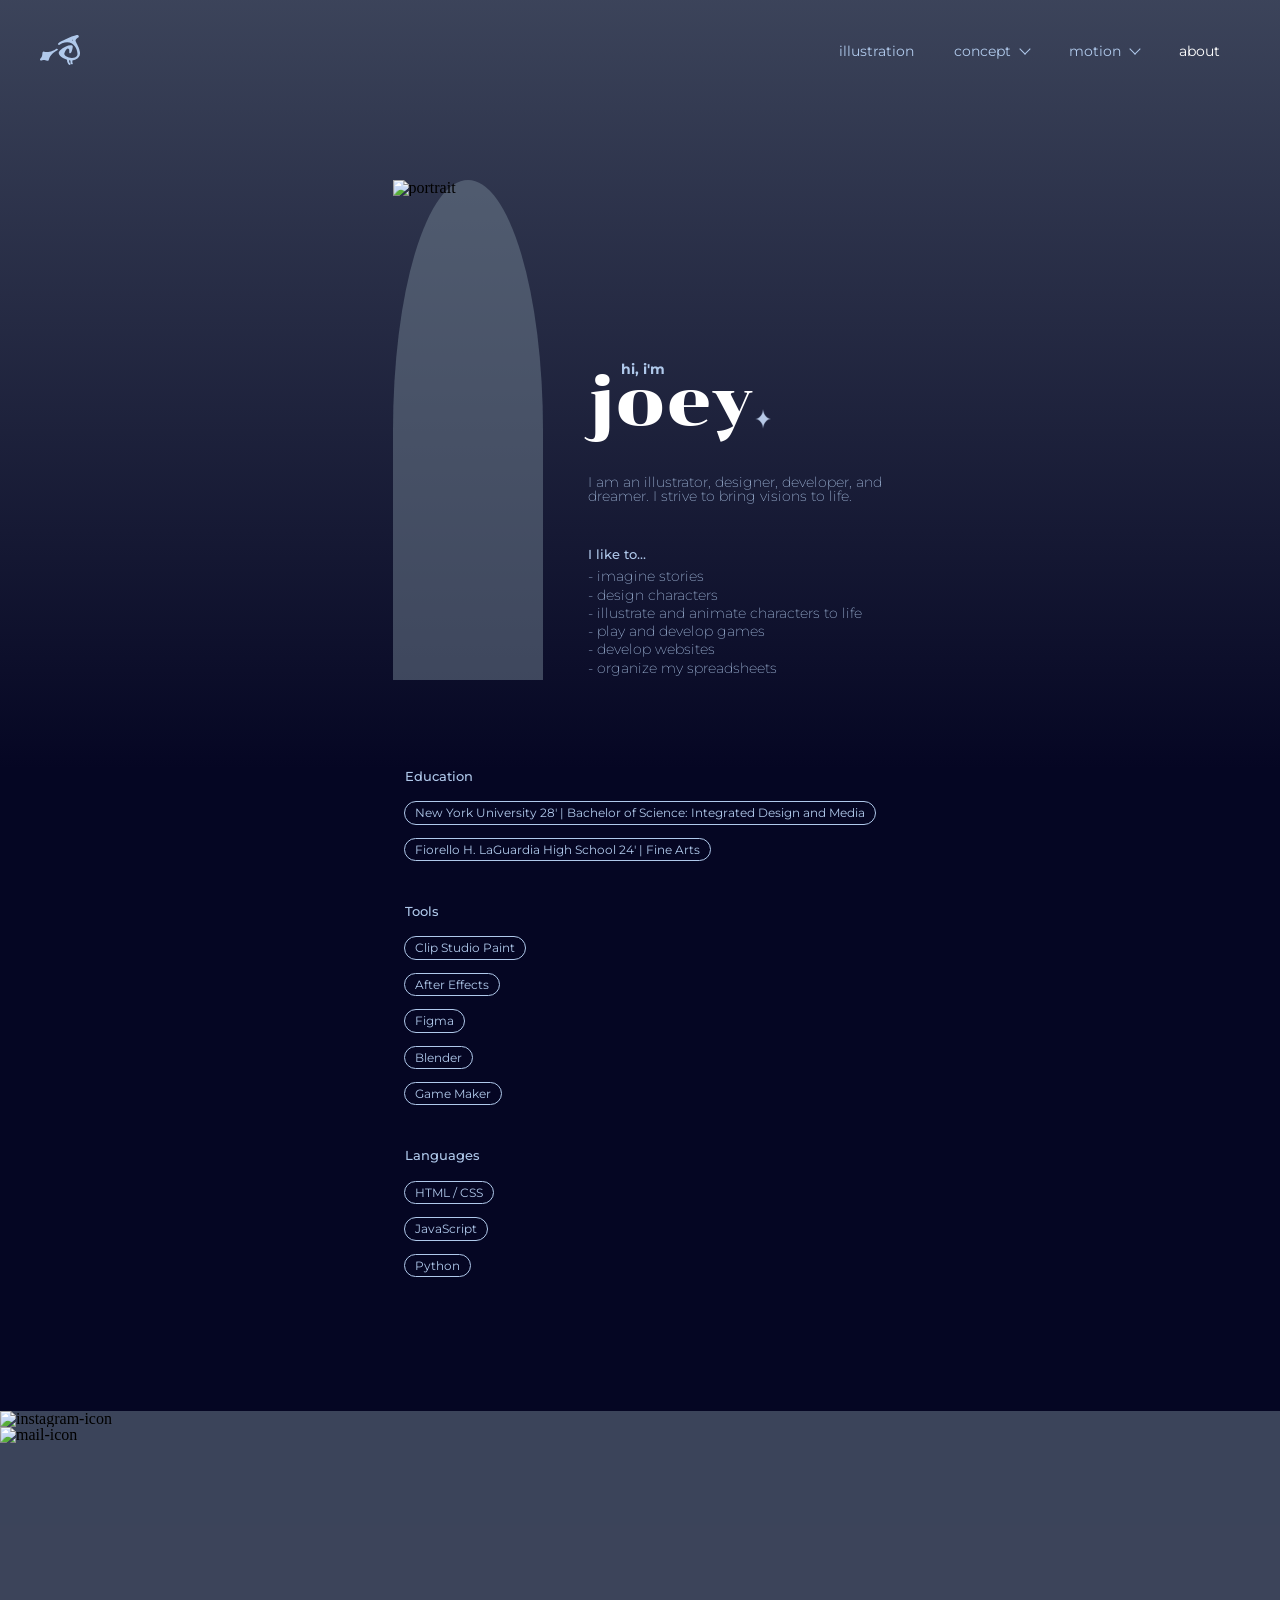
==== about.html @ e41cedb8 "prototype 1 about page" ====
<!DOCTYPE html> 
<html> 
<head> 
	<title>joey's portfolio</title> 
	<meta name="viewport" content="width=device-width" />

	<script src="js/script.js"></script>
	<script src="js/home.js"></script>

	<link rel="stylesheet" href="css/0all.css">
	<link rel="stylesheet" href="css/0all_logo.css">
	<link rel="stylesheet" href="css/0all_navbar.css">
	<link rel="stylesheet" href="css/0all_footer.css">

	<link rel="stylesheet" href="css/about.css">
	<link rel="stylesheet" href="css/about_title.css">

	<style>@import url('https://fonts.googleapis.com/css2?family=Chonburi&family=Courier+Prime:ital,wght@0,400;0,700;1,400;1,700&display=swap');</style>
	<link href="https://fonts.cdnfonts.com/css/pecita" rel="stylesheet">
	<link href="https://fonts.googleapis.com/css2?family=Montserrat:wght@100..900&display=swap" rel="stylesheet">

</head> 
<body> 
	<div id="nav-entire">
		<div id="logo-box">
			<audio id="sound-star" src="sparkle.wav" autostart="false"></audio>
			<a href="home.html"><img src="img/logo.svg" alt="logo" class="logo-svg"></a>
		</div>

		<div class="menu-box">
			<a class="menu-icon" onclick="clickMenuDropdown()">
                <span id="bar1" class="menu-bar"></span>
				<span id="bar2" class="menu-bar"></span>
				<span id="bar3" class="menu-bar"></span>
			</a>

			<div id="menu-dropdown">
				<ul class="menu-ul">
					<li><a class="menu-links" href="illust.html">illustration</a></li>
					
					<div class="submenu-dropdown" onclick="clickSubMenuDropdown(this)"onmouseenter="hoverSubMenuDropdown(this)" onmouseleave="leaveSubMenuDropdown(this)">
						<li><a class="menu-links" href="concept.html">concept</a> <div class="nav-arrow"></div></li>
						<ul class="submenu-ul">
							<li><a class="menu-links" href="concept_2026beyondnova.html">beyond nova [2026]</a></li>
							<li><a class="menu-links" href="concept_2025janitorsmystery.html">janitor's mystery [2025]</a></li>
							<li><a class="menu-links" href="concept_2025hungrylegs.html">hungry legs [2025]</a></li>
							<li><a class="menu-links" href="concept_2024constantoutput.html">constant output [2024]</a></li>
						</ul>
					</div>

					<div class="submenu-dropdown" onclick="clickSubMenuDropdown(this)"onmouseenter="hoverSubMenuDropdown(this)" onmouseleave="leaveSubMenuDropdown(this)">
						<li><a class="menu-links" href="motion.html">motion</a> <div class="nav-arrow"></div></li>
						<ul class="submenu-ul">
							<li><a class="menu-links" href="motion_2026beyondnova.html">beyond nova [2026]</a></li>
							<li><a class="menu-links" href="motion_2026onemancircus.html">one man circus [2026]</a></li>
							<li><a class="menu-links" href="motion_2026sydneymemories.html">sydney memories [2026]</a></li>
						</ul>
					</div>
					
                    <li><a class="menu-links current-page" href="about.html">about</a></li>
					<!-- <li><a class="menu-links" href="contact.html">contact</a></li> -->
				</ul>
			</div>
		</div>
	</div>
	
	<div id="about-cover-box">
		<div id="title-desc-box">
			<div id="title-box">
				<p id="hi">hi, i'm</p>
				<h1 id="joey">joey</h1>
				<img src="img/STAR.png" alt="STAR" id="title-star" onclick="starAudio();">
			</div>
			<div id="desc-box">
				<p>I am an illustrator, designer, developer, and dreamer. I strive to bring visions to life.</p>
				<div>
					<h3>I like to...</h3>
					<p>- imagine stories</p>
					<p>- design characters</p>
					<p>- illustrate and animate characters to life</p>
					<p>- play and develop games</p>
					<p>- develop websites</p>
					<p>- organize my spreadsheets</p>
				</div>
			</div>
		</div>
		<div id="portrait-box">
			<div class="arch"><img src="img/.png" alt="portrait"></div>
		</div>
	</div>

    <div id="more-desc-box">
		<!-- <div>
			<h3>I like to...</h3>
			<p>- imagine stories</p>
			<p>- design characters</p>
			<p>- illustrate and animate characters to life</p>
			<p>- play and develop games</p>
			<p>- develop websites</p>
			<p>- organize my spreadsheets</p>
		</div> -->

		<div>
			<h3>Education</h3>
			<h4>New York University 28' | Bachelor of Science: Integrated Design and Media</h4>
			<h4>Fiorello H. LaGuardia High School 24' | Fine Arts</h4>
		</div>

		<div>
			<h3>Tools</h3>
			<h4>Clip Studio Paint</h4>
			<h4>After Effects</h4>
			<h4>Figma</h4>
			<h4>Blender</h4>
			<h4>Game Maker</h4>
		</div>

		<div>
			<h3>Languages</h3>
			<h4>HTML / CSS</h4>
			<h4>JavaScript</h4>
			<h4>Python</h4>
		</div>
    </div>

    <div id="footer">
        <div id="social-icons">
            <div class="social-icon"><img src="" alt="instagram-icon" id="insta"></div>
            <div class="social-icon"><img src="" alt="mail-icon" id="mail"></div>
        </div>
    </div>
</body> 
</html>
---- css/0all.css ----
:root {
    --h1-size: 70px; /*title*/
    --h2-size: 30px; /*headings on project thumbanails*/
    --h3-size: 13px; /*heading for info, skills, tools*/
    --h4-size: 12px; /*info, skills, tools*/
    --p-size: 14px; /*desc, body text*/
    --a-size: 14px; /*links*/

    --color-bg: #050623; /*141759*/
    --color-bg-2: #040513;
    --color-text: white;
    --color-text-2: #B0C9EB;
    --color-text-link: #728191;
    --color-text-link-2: var(--color-text-2);
    --star-w: 20px;
    --star-w-responsive: 2.9vw;
}

*{
    margin: 0;
    line-height: 95%;
    box-sizing: border-box;
}
html{
    scroll-behavior: smooth;
}

body{
    background-color: var(--color-bg);
}

h1 {
    font-family: "Chonburi", serif;
    font-weight: 100;
    font-style: normal;
    font-size: var(--h1-size);
    color: var(--color-text);
}
h2 {
    font-family: "Chonburi", serif;
    font-weight: 100;
    font-style: normal;
    font-size: var(--h2-size);
    color: var(--color-text);
}
h3 {
    font-family: "Montserrat", sans-serif;
    font-weight: 500;
    font-style: normal;
    font-size: var(--h3-size);
    color: var(--color-text-2);
}
h4 {
    font-family: "Montserrat", sans-serif;
    font-weight: 400;
    font-style: normal;
    font-size: var(--h4-size);
    color: var(--color-text-2);
    
    margin: -1px;
    border: 1px solid var(--color-text-2);
    padding: 5px 10px;
    border-radius: 15px;
    width: fit-content;
    height: fit-content;
}

p {
    font-family: "Montserrat", sans-serif;
    font-weight: 200;
    font-style: normal;
    font-size: var(--p-size);
    color: var(--color-text-2);
}

a {
    text-decoration: none;
    
    font-family: "Montserrat", sans-serif;
    font-weight: 0;
    font-style: normal;
    font-size: var(--a-size);
    color: var(--color-text-link-2);
}

.p-link {
    text-decoration: underline;
    /* color: var(--color-text-link); */
}

@media only screen and (max-width: 700px) {
    :root {
        --star-w: var(--star-w-responsive);
    }
    h1 {
        font-size: 10vw;
    }

    h2 {
        font-size: max(4.3vw, 22px);
    }
}
---- css/0all_logo.css ----
#logo-box {
    display: flex;
}



.logo-svg {
    margin-top: -5px;
    margin-bottom: auto;
    height: 30px;
}
/* 
.logo-star {    
    margin-top: auto;
    margin-bottom: auto;
    width: 20px;
} */



.logo-long {
    display: block;
}

.logo-short {
    display: none;
}

.logo-joey {
    margin-top: -10px;
    margin-right: -1px;

    font-family: 'Pecita', sans-serif;
    font-size: 25px;
}

.logo-cheung {
    margin-top: 5px;
    margin-left: -5px;

    font-family: 'Pecita', sans-serif;
    font-size: 25px;
}



@media only screen and (max-width: 800px) {
    .logo-short { 
        display: block; 
    }

    .logo-long {
        display: none;
    }

    .logo-joey {
        margin-top: -20px;
        margin-right: -5px;
    }

    .logo-cheung{
        margin-top: 5px;
        margin-left: -5px;
    }
}
---- css/0all_navbar.css ----
#nav-entire {
    position: fixed;
    top: 0;
    right: 0;
    left: 0;
    z-index: 100;
    
    display: flex;
    justify-content: space-between;
    padding: 40px 60px 30px 40px;
    height: 40px;

    background-color: transparent;
}





.menu-box{
    margin-top: auto;
    margin-bottom: auto;
}

.menu-icon {
    position: fixed;
    display: none;
    z-index: 100;
}

.menu-ul {
    display: flex;
    gap: 40px;
    list-style-type: none;
}

.submenu-ul {
    position: absolute;
    display: none;
    flex-direction: column;
    padding: 5px 10px 5px 10px;
    margin-left: -10px;
    list-style-type: none;
    background-color: color-mix(in srgb, var(--color-text-link) 10%, transparent);
    border-radius: 5px;
}

.submenu-dropdown li{
    display: flex;
    align-items: center;
    gap: 10px;
}
.nav-arrow {
    margin-top: -5px;
    width: 8px;
    height: 8px;
    border-left: 1px solid var(--color-text-link-2);
    border-bottom: 1px solid var(--color-text-link-2);
    rotate: -45deg;
    transition: rotate 0.3s;
}



.menu-links {
    display: inline-block;
    position: relative;
    margin: 5px 0px 5px 0px;
}

.menu-links:hover {
    color: var(--color-text-2);
    /*text-decoration: underline;
    text-underline-offset: 10px;*/
}
.menu-links::after {
    content: '';
    position: absolute;
    width: 100%;
    height: 1px;
    bottom: -5px;
    left: 0;
    transform: scaleX(0);
    transform-origin: left;
    background-color: var(--color-text-2);
    transition: transform 0.25s ease-out;
}
.menu-links:hover::after {
    transform: scaleX(1);
}

.current-page {
    color: var(--color-text);
    border-color: var(--color-text);
}



@media only screen and (max-width: 700px) {
    #menu-dropdown {
        display: none;
        position: fixed;
        top: 0;
        right: 0;
        z-index: 99;
        
        width: 255px;
        height: 100vh;
        padding-top: 90px;
        padding-right: 40px;

        text-align: left;
        background-color: var(--color-bg-2);    
    }

    .menu-icon {
        display: flex;
        flex-direction: column;
        gap: 5px;
        margin-right: -20px;
    }

   .menu-bar {
        display: block;
        width: 22.5px;
        height: 3px;
        background-color: var(--color-text-link);
        transform-origin: right center;
        transition: rotate 0.3s, opacity 0.3s;
    }
    
    .menu-ul {
        flex-direction: column;
        gap: 20px;
    }

    .submenu-ul {
        position: relative;
        margin-left: -40px;
        margin-right: -40px;
        padding-left: 40px;
        padding-right: 40px;
    }
    .submenu-dropdown {
        margin-left: -40px;
        margin-right: -40px;
        padding-left: 40px;
        padding-right: 40px;
    }

    .menu-links {
        margin: 10px 0px 10px 0px;
    }
}
---- css/0all_footer.css ----
#footer {
    /* background-color: var(--color-bg-2); */
    background-color: color-mix(in srgb, var(--color-text-link) 50%, transparent);

    width: 100vw;
    height: 25vh;
}
---- css/about.css ----
:root {
    --arch-w: 15vw;
    --arch-h: 50vw;
    --arch-bg-col: color-mix(in srgb, var(--color-text-link) 50%, transparent);
    --div-spacing: 5vh;
}
#about-cover-box {
    margin: auto;
    padding: 20vh 0 10vh 0;
    width: 100dvw;
    /* height: 100dvh; */

    display: flex;
    flex-direction: row-reverse;
    justify-content: center;
    align-items: end;
    gap: var(--div-spacing);

    background: linear-gradient(var(--arch-bg-col), transparent);
}



#portrait-box {
    justify-items: start;
}
.arch {
    background: var(--arch-bg-col);
    aspect-ratio: 15 / 50;
    width: auto;
    height: min(500px, var(--arch-h));
    flex: 0 0 auto;
    
    border-start-end-radius: 75%;
    border-start-start-radius: 75%;
}



#title-desc-box {
    display: flex;
    flex-direction: column;
    justify-content: start;
    align-items: start;
    gap: var(--div-spacing);
    
    width: min(300px, 100%);
}
/* title css in file: about_title.css */
#desc-box {
    display: flex;
    flex-direction: column;
    gap: var(--div-spacing);
}
#desc-box p {
    text-wrap: wrap;
}
#desc-box div {
    gap: 5px;
    margin-bottom: 5px;
}



#more-desc-box {
    margin: auto;
    padding-bottom: 15vh;
    width: fit-content;

    display: flex;
    flex-direction: column;
    gap: var(--div-spacing);
}
#desc-box div, #more-desc-box div {
    display: flex;
    flex-direction: column;
}
#desc-box h3, #more-desc-box h3 {
    margin-bottom: 5px;
}
#more-desc-box div {
    gap: 15px;
}



@media only screen and (max-width: 700px) {
    #about-cover-box {
        padding: 15vh 20vw 5vh 20vw;
        flex-direction: column-reverse;
        align-items: start;
    }
    .arch {
        width: 25vw;
        height: auto;
    }
    #more-desc-box {
        padding: 0 20vw 15vh 20vw;
    }
}
---- css/about_title.css ----
#title-box {
    position: relative;
    width: fit-content;
}

#hi {
    margin-left: 20%;
    margin-bottom: -5%;
    /* font-family: "Chonburi", serif; */
    font-weight: 700;
}

#joey {
    margin-left: 0%;
    margin-bottom: -25px;
}

#title-star {
    width: var(--star-w);
    margin-left: 100%;
}





@media only screen and (max-width: 700px) {
    #joey {
        margin-bottom: -3.5vw;
    }
}
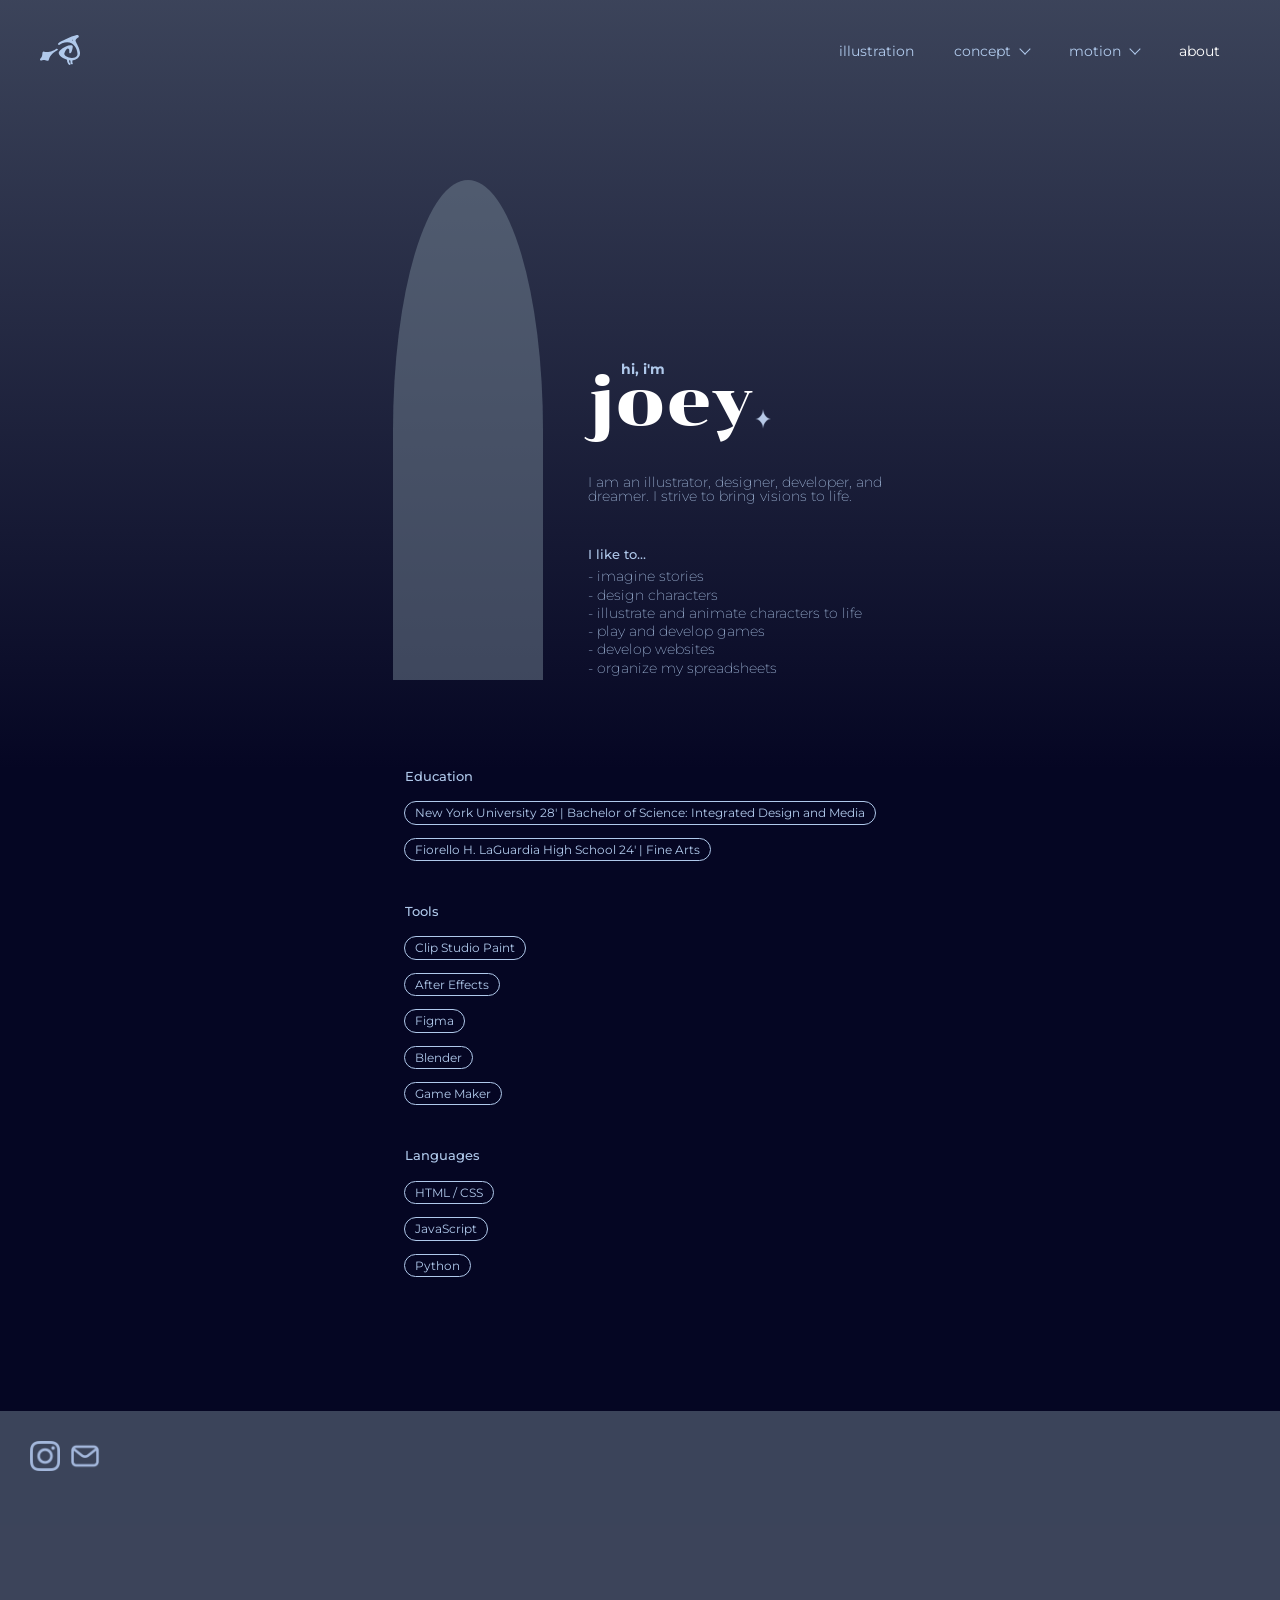
==== commit e50ab6b7: "prototype 1 about, home, footer" ====
--- a/about.html
+++ b/about.html
@@ -85,7 +85,7 @@
 			</div>
 		</div>
 		<div id="portrait-box">
-			<div class="arch"><img src="img/.png" alt="portrait"></div>
+			<div class="arch"><img src="img/.png" alt=""></div>
 		</div>
 	</div>
 
@@ -125,8 +125,8 @@
 
     <div id="footer">
         <div id="social-icons">
-            <div class="social-icon"><img src="" alt="instagram-icon" id="insta"></div>
-            <div class="social-icon"><img src="" alt="mail-icon" id="mail"></div>
+            <div class="social-icon"><a href="https://www.instagram.com/zhuyiiz/" ><img src="img/instagram.png" alt="instagram-icon" id="insta"></a></div>
+            <div class="social-icon"><a href="mailto:joeyzhuyiiz@gmail.com" ><img src="img/mail.png" alt="mail-icon" id="mail"></a></div>
         </div>
     </div>
 </body> 
--- a/css/0all.css
+++ b/css/0all.css
@@ -27,6 +27,9 @@
 
 body{
     background-color: var(--color-bg);
+    min-height: 100vh;
+    display: flex;
+    flex-direction: column;
 }
 
 h1 {
--- a/css/0all_footer.css
+++ b/css/0all_footer.css
@@ -2,6 +2,25 @@
     /* background-color: var(--color-bg-2); */
     background-color: color-mix(in srgb, var(--color-text-link) 50%, transparent);
 
+    padding: 30px;
     width: 100vw;
-    height: 25vh;
+    min-height: 25vh;
+    flex: 1;
+}
+
+#social-icons {
+    display: flex;
+    gap: 10px;
+}
+.social-icon {
+    height: 30px;
+    width: auto;
+}
+.social-icon img {
+    display: block;
+    height: 100%;
+    width: auto;
+    object-fit: contain;
+    color: white;
+    filter: brightness(0) invert(60%) sepia(90%)  hue-rotate(180deg);
 }
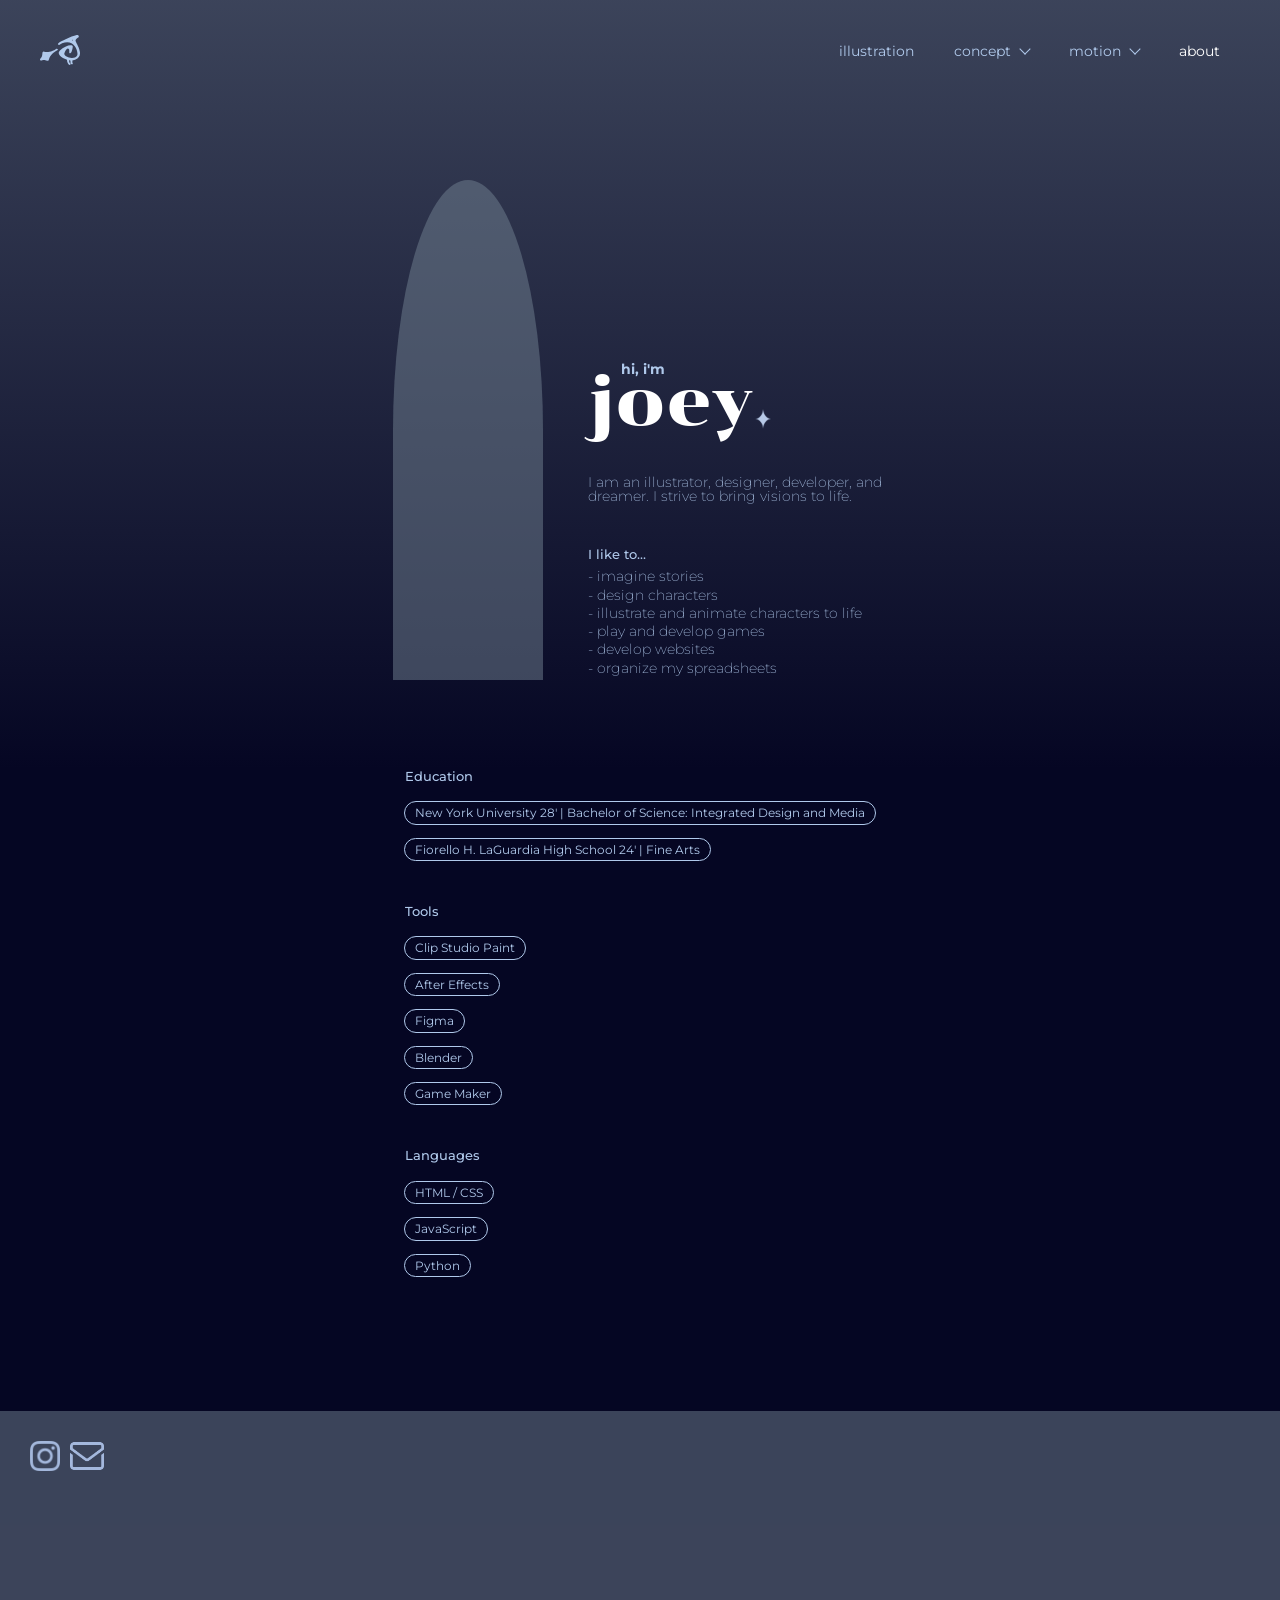
==== commit 42b50be3: "prototype 1 tweek email icon" ====
--- a/about.html
+++ b/about.html
@@ -126,7 +126,7 @@
     <div id="footer">
         <div id="social-icons">
             <div class="social-icon"><a href="https://www.instagram.com/zhuyiiz/" ><img src="img/instagram.png" alt="instagram-icon" id="insta"></a></div>
-            <div class="social-icon"><a href="mailto:joeyzhuyiiz@gmail.com" ><img src="img/mail.png" alt="mail-icon" id="mail"></a></div>
+            <div class="social-icon"><a href="mailto:joeyzhuyiiz@gmail.com" ><img src="img/mail-inbox-app.png" alt="mail-icon" id="mail"></a></div>
         </div>
     </div>
 </body> 
--- a/css/0all_footer.css
+++ b/css/0all_footer.css
@@ -10,17 +10,21 @@
 
 #social-icons {
     display: flex;
+    justify-self: right;
     gap: 10px;
 }
 .social-icon {
     height: 30px;
-    width: auto;
 }
 .social-icon img {
     display: block;
     height: 100%;
-    width: auto;
     object-fit: contain;
     color: white;
     filter: brightness(0) invert(60%) sepia(90%)  hue-rotate(180deg);
+}
+
+#mail {
+    height: 34px;
+    margin-top: -2px;
 }
